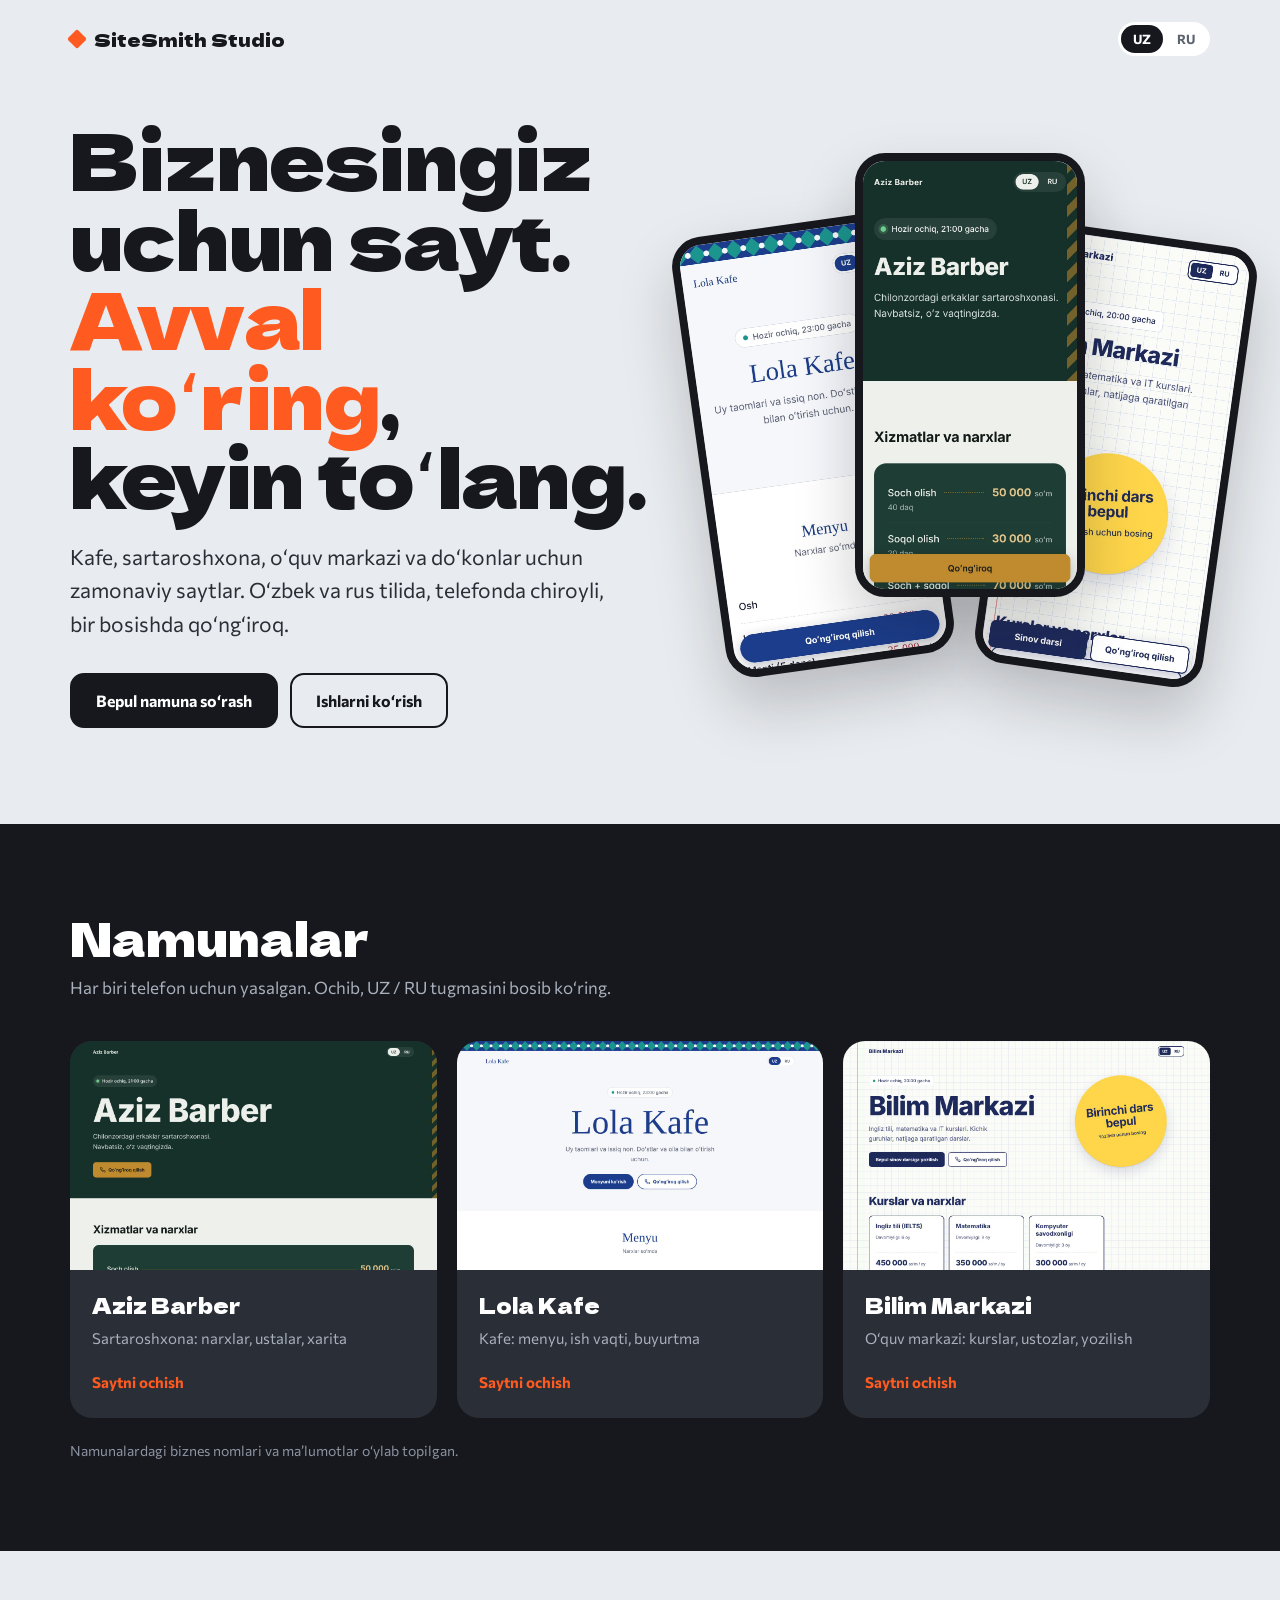
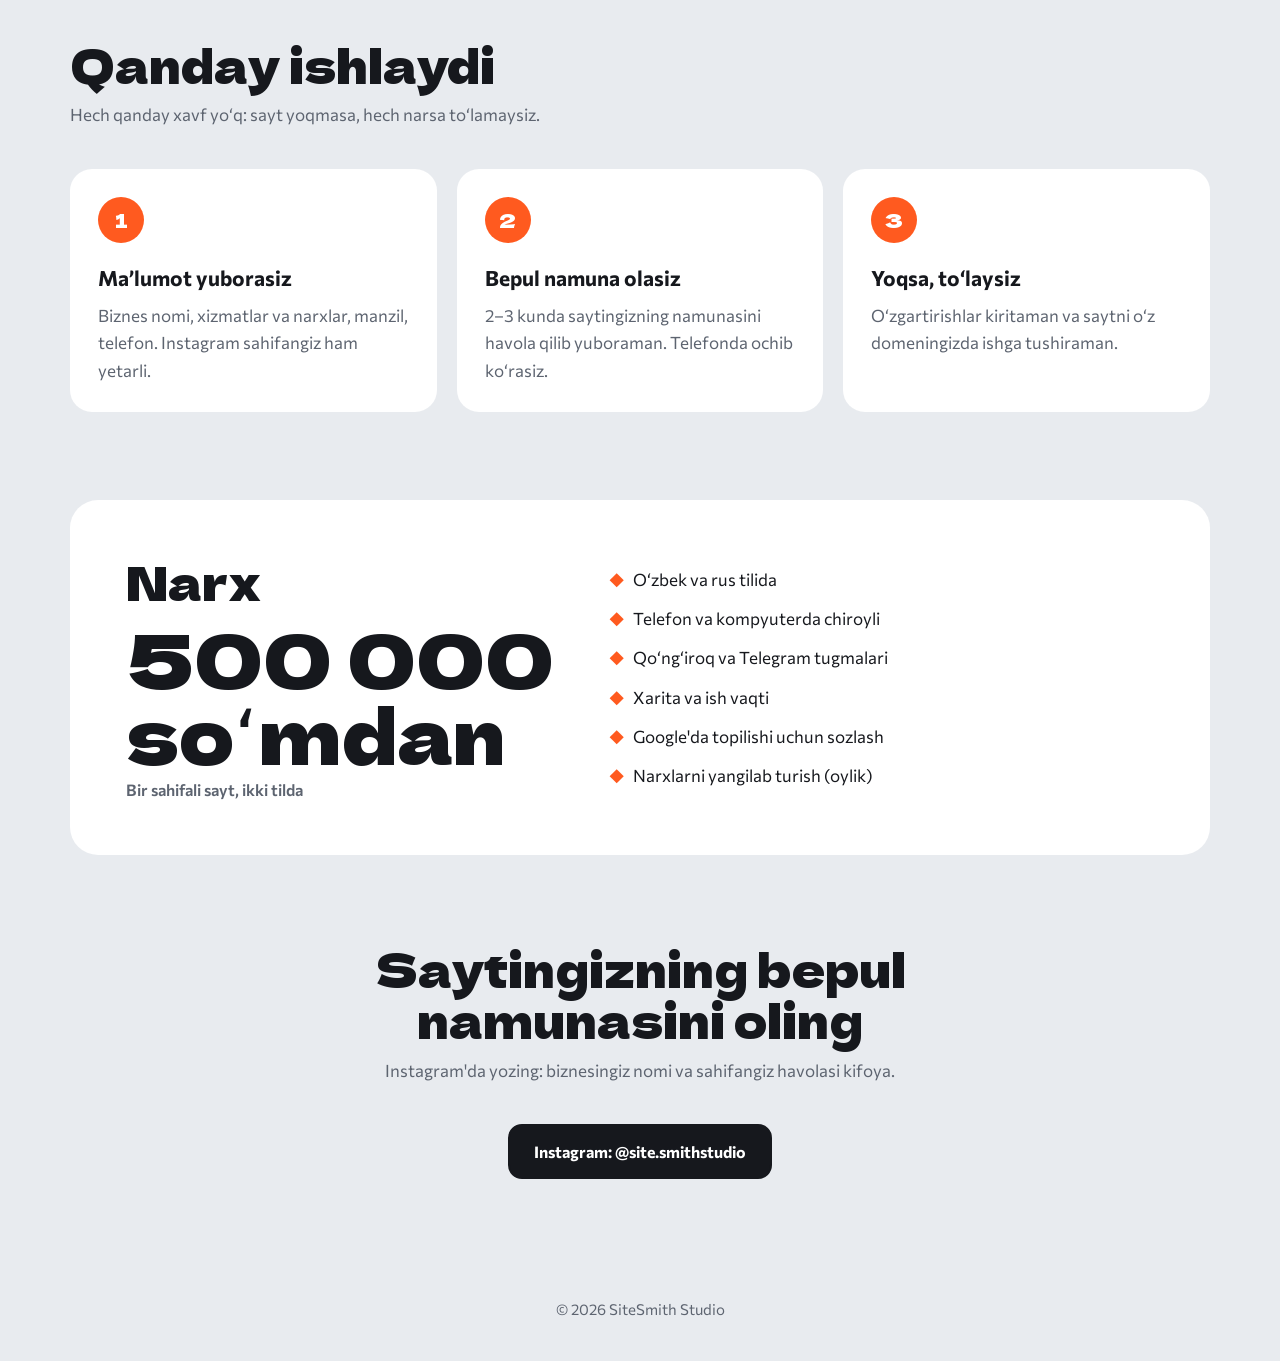
==== index.html @ 48a47a2d "Add files via upload" ====
<!DOCTYPE html>
<html lang="uz">
<head>
<meta charset="utf-8">
<meta name="viewport" content="width=device-width, initial-scale=1">
<title>SiteSmith Studio | Kichik biznes uchun saytlar</title>
<meta name="description" content="Kafe, sartaroshxona, oʻquv markazi va doʻkonlar uchun saytlar. Oʻzbek va rus tilida. Avval bepul namunani koʻrasiz, yoqsa toʻlaysiz.">
<meta property="og:title" content="SiteSmith Studio: kichik biznes uchun saytlar">
<meta property="og:image" content="img/barber-phone.jpg">
<link rel="preconnect" href="https://fonts.googleapis.com">
<link rel="preconnect" href="https://fonts.gstatic.com" crossorigin>
<link href="https://fonts.googleapis.com/css2?family=Dela+Gothic+One&family=Commissioner:wght@400;500;600;700&display=swap" rel="stylesheet">
<style>
  :root {
    --steel: #e8ebef;      /* the anvil */
    --steel-2: #d7dce3;
    --iron: #16181d;       /* the hammer */
    --iron-2: #2a2e36;
    --ember: #ff5a1f;      /* the spark */
    --muted: #5d6470;
    --white: #fff;
    --display: "Dela Gothic One", "Arial Black", system-ui, sans-serif;
    --body: "Commissioner", "Segoe UI", system-ui, sans-serif;
  }
  * { box-sizing: border-box; }
  [hidden] { display: none !important; }
  html { scroll-behavior: smooth; }
  @media (prefers-reduced-motion: reduce) { html { scroll-behavior: auto; } * { animation: none !important; transition: none !important; } }
  html, body { overflow-x: clip; }
  body { margin: 0; background: var(--steel); color: var(--iron); font: 17px/1.6 var(--body); }
  a { color: inherit; }
  img { display: block; max-width: 100%; }
  :focus-visible { outline: 3px solid var(--ember); outline-offset: 3px; border-radius: 4px; }
  .wrap { width: min(1140px, 100% - 40px); margin-inline: auto; }

  header .wrap { display: flex; justify-content: space-between; align-items: center; padding-block: 22px; }
  .logo { display: flex; align-items: center; gap: 10px; text-decoration: none; font: 18px var(--display); }
  .logo i { width: 14px; height: 14px; background: var(--ember); transform: rotate(45deg); border-radius: 2px; }
  .langs { display: flex; gap: 2px; background: var(--white); border-radius: 999px; padding: 3px; }
  .langs button { all: unset; cursor: pointer; font: 700 13px var(--body); padding: 6px 12px; border-radius: 999px; color: var(--muted); }
  .langs button[aria-pressed="true"] { background: var(--iron); color: var(--white); }

  .hero { padding: 40px 0 96px; display: grid; grid-template-columns: 1.05fr .95fr; gap: 40px; align-items: center; }
  h1 { font: clamp(40px, 6.2vw, 78px)/1.02 var(--display); margin: 0 0 24px; letter-spacing: -.01em; }
  h1 em { font-style: normal; color: var(--ember); }
  .lead { font-size: clamp(18px, 2vw, 21px); color: var(--iron-2); max-width: 40ch; margin: 0 0 32px; }
  .btn { display: inline-flex; align-items: center; gap: 10px; text-decoration: none; font: 700 16px var(--body);
         padding: 16px 24px; border-radius: 14px; border: 2px solid var(--iron); }
  .btn svg { width: 20px; height: 20px; }
  .btn.hot { background: var(--iron); color: var(--white); }
  .btn.hot:hover { background: var(--ember); border-color: var(--ember); }
  .btn.plain:hover { background: var(--white); }
  .actions { display: flex; flex-wrap: wrap; gap: 12px; }
  .fan { position: relative; height: 540px; }
  .fan img { position: absolute; width: 230px; height: auto; border-radius: 30px; border: 8px solid var(--iron);
             box-shadow: 0 30px 60px rgba(22,24,29,.22); background: var(--iron); }
  .fan img:nth-child(1) { left: 2%; top: 70px; transform: rotate(-8deg); }
  .fan img:nth-child(2) { left: 32%; top: 0; z-index: 2; animation: lift 1s cubic-bezier(.2,.8,.2,1) .2s both; }
  .fan img:nth-child(3) { left: 60%; top: 80px; transform: rotate(8deg); }
  @keyframes lift { from { transform: translateY(40px); opacity: 0; } to { transform: none; opacity: 1; } }

  section.block { padding: 88px 0; }
  h2 { font: clamp(30px, 4vw, 46px)/1.1 var(--display); margin: 0 0 12px; }
  .sub { color: var(--muted); margin: 0 0 40px; max-width: 54ch; }

  .work { background: var(--iron); color: var(--white); }
  .work .sub { color: #a9b0bc; }
  .cards { display: grid; grid-template-columns: repeat(3, 1fr); gap: 20px; }
  .card { background: var(--iron-2); border-radius: 22px; overflow: hidden; display: flex; flex-direction: column; text-decoration: none; }
  .card .shot { aspect-ratio: 16 / 10; overflow: hidden; }
  .card .shot img { width: 100%; height: 100%; object-fit: cover; object-position: top; transition: transform .6s ease; }
  .card:hover .shot img { transform: scale(1.04); }
  .card .text { padding: 20px 22px 24px; display: flex; flex-direction: column; gap: 6px; flex: 1; }
  .card b { font: 21px var(--display); font-weight: 400; }
  .card span { color: #a9b0bc; font-size: 15px; }
  .card .go { margin-top: auto; padding-top: 14px; color: var(--ember); font-weight: 700; }
  .note { color: #8d95a3; font-size: 14px; margin: 22px 0 0; }

  .steps { display: grid; grid-template-columns: repeat(3, 1fr); gap: 20px; counter-reset: s; }
  .step { background: var(--white); border-radius: 22px; padding: 28px; }
  .step::before { counter-increment: s; content: counter(s); display: grid; place-items: center; width: 46px; height: 46px;
                  border-radius: 50%; background: var(--ember); color: var(--white); font: 20px var(--display); margin-bottom: 18px; }
  .step h3 { margin: 0 0 8px; font-size: 21px; }
  .step p { margin: 0; color: var(--muted); }

  .price { display: grid; grid-template-columns: .9fr 1.1fr; gap: 40px; align-items: center; background: var(--white);
           border-radius: 28px; padding: clamp(28px, 5vw, 56px); }
  .amount { font: clamp(44px, 7vw, 76px)/1 var(--display); }
  .amount small { display: block; font: 600 16px var(--body); color: var(--muted); margin-top: 10px; }
  .incl { list-style: none; margin: 0; padding: 0; display: grid; gap: 12px; }
  .incl li { display: flex; gap: 12px; align-items: baseline; }
  .incl li::before { content: ""; flex: none; width: 10px; height: 10px; background: var(--ember); transform: rotate(45deg) translateY(-1px); }

  .contact { text-align: center; }
  .contact h2 { max-width: 18ch; margin-inline: auto; }
  .contact .actions { justify-content: center; }
  footer { padding: 30px 0 40px; color: var(--muted); font-size: 15px; text-align: center; }

  @media (max-width: 900px) {
    .hero, .price { grid-template-columns: 1fr; }
    .fan { height: 380px; max-width: 420px; width: 100%; margin: 0 auto; }
    .fan img { width: 42%; border-width: 6px; border-radius: 22px; }
    .fan img:nth-child(1) { left: 1%; top: 50px; }
    .fan img:nth-child(2) { left: 29%; }
    .fan img:nth-child(3) { left: 56%; top: 56px; }
    .cards, .steps { grid-template-columns: 1fr; }
  }
</style>
</head>
<body>
<header>
  <div class="wrap">
    <a class="logo" href="#"><i></i>SiteSmith Studio</a>
    <div class="langs" role="group" aria-label="Til / Язык">
      <button type="button" data-lang="uz">UZ</button><button type="button" data-lang="ru">RU</button>
    </div>
  </div>
</header>

<main>
  <section class="wrap hero">
    <div>
      <h1 data-h="h1"></h1>
      <p class="lead" data-t="lead"></p>
      <div class="actions">
        <a class="btn hot" href="https://instagram.com/site.smithstudio" target="_blank" rel="noopener"><span data-t="cta"></span></a>
        <a class="btn plain" href="#work" data-t="see"></a>
      </div>
    </div>
    <div class="fan" aria-hidden="true">
      <img src="img/cafe-phone.jpg" alt="" width="780" height="1560">
      <img src="img/barber-phone.jpg" alt="" width="780" height="1560">
      <img src="img/school-phone.jpg" alt="" width="780" height="1560">
    </div>
  </section>

  <section class="block work" id="work" aria-labelledby="h-work">
    <div class="wrap">
      <h2 id="h-work" data-t="work"></h2>
      <p class="sub" data-t="work_sub"></p>
      <div class="cards">
        <a class="card" href="demo/barber/"><div class="shot"><img src="img/barber-desktop.jpg" alt="" loading="lazy"></div>
          <div class="text"><b>Aziz Barber</b><span data-t="barber"></span><span class="go" data-t="open"></span></div></a>
        <a class="card" href="demo/cafe/"><div class="shot"><img src="img/cafe-desktop.jpg" alt="" loading="lazy"></div>
          <div class="text"><b>Lola Kafe</b><span data-t="cafe"></span><span class="go" data-t="open"></span></div></a>
        <a class="card" href="demo/school/"><div class="shot"><img src="img/school-desktop.jpg" alt="" loading="lazy"></div>
          <div class="text"><b>Bilim Markazi</b><span data-t="school"></span><span class="go" data-t="open"></span></div></a>
      </div>
      <p class="note" data-t="note"></p>
    </div>
  </section>

  <section class="block" aria-labelledby="h-how">
    <div class="wrap">
      <h2 id="h-how" data-t="how"></h2>
      <p class="sub" data-t="how_sub"></p>
      <div class="steps">
        <div class="step"><h3 data-t="s1"></h3><p data-t="s1p"></p></div>
        <div class="step"><h3 data-t="s2"></h3><p data-t="s2p"></p></div>
        <div class="step"><h3 data-t="s3"></h3><p data-t="s3p"></p></div>
      </div>
    </div>
  </section>

  <section class="wrap" aria-labelledby="h-price">
    <div class="price">
      <div>
        <h2 id="h-price" data-t="price"></h2>
        <div class="amount"><span data-t="from"></span><small data-t="from_sub"></small></div>
      </div>
      <ul class="incl" id="incl"></ul>
    </div>
  </section>

  <section class="block contact" aria-labelledby="h-contact">
    <div class="wrap">
      <h2 id="h-contact" data-t="contact"></h2>
      <p class="sub" style="margin-inline:auto" data-t="contact_sub"></p>
      <div class="actions">
        <a class="btn hot" href="https://instagram.com/site.smithstudio" target="_blank" rel="noopener">Instagram: @site.smithstudio</a>
      </div>
    </div>
  </section>
</main>
<footer>© <span id="year"></span> SiteSmith Studio</footer>

<script>
(() => {
  const T = {
    uz: {
      h1: "Biznesingiz uchun sayt. <em>Avval koʻring</em>, keyin toʻlang.",
      lead: "Kafe, sartaroshxona, oʻquv markazi va doʻkonlar uchun zamonaviy saytlar. Oʻzbek va rus tilida, telefonda chiroyli, bir bosishda qoʻngʻiroq.",
      cta: "Bepul namuna soʻrash", see: "Ishlarni koʻrish",
      work: "Namunalar", work_sub: "Har biri telefon uchun yasalgan. Ochib, UZ / RU tugmasini bosib koʻring.",
      barber: "Sartaroshxona: narxlar, ustalar, xarita", cafe: "Kafe: menyu, ish vaqti, buyurtma", school: "Oʻquv markazi: kurslar, ustozlar, yozilish",
      open: "Saytni ochish", note: "Namunalardagi biznes nomlari va maʼlumotlar oʻylab topilgan.",
      how: "Qanday ishlaydi", how_sub: "Hech qanday xavf yoʻq: sayt yoqmasa, hech narsa toʻlamaysiz.",
      s1: "Maʼlumot yuborasiz", s1p: "Biznes nomi, xizmatlar va narxlar, manzil, telefon. Instagram sahifangiz ham yetarli.",
      s2: "Bepul namuna olasiz", s2p: "2–3 kunda saytingizning namunasini havola qilib yuboraman. Telefonda ochib koʻrasiz.",
      s3: "Yoqsa, toʻlaysiz", s3p: "Oʻzgartirishlar kiritaman va saytni oʻz domeningizda ishga tushiraman.",
      price: "Narx", from: "500 000 soʻmdan", from_sub: "Bir sahifali sayt, ikki tilda",
      incl: ["Oʻzbek va rus tilida", "Telefon va kompyuterda chiroyli", "Qoʻngʻiroq va Telegram tugmalari", "Xarita va ish vaqti", "Google'da topilishi uchun sozlash", "Narxlarni yangilab turish (oylik)"],
      contact: "Saytingizning bepul namunasini oling", contact_sub: "Instagram'da yozing: biznesingiz nomi va sahifangiz havolasi kifoya."
    },
    ru: {
      h1: "Сайт для вашего бизнеса. <em>Сначала посмотрите</em>, потом платите.",
      lead: "Современные сайты для кафе, барбершопов, учебных центров и магазинов. На узбекском и русском, красиво на телефоне, звонок в одно касание.",
      cta: "Получить бесплатный пример", see: "Смотреть работы",
      work: "Примеры", work_sub: "Каждый сделан для телефона. Откройте и нажмите UZ / RU.",
      barber: "Барбершоп: цены, мастера, карта", cafe: "Кафе: меню, часы работы, заказ", school: "Учебный центр: курсы, преподаватели, запись",
      open: "Открыть сайт", note: "Названия и данные в примерах вымышлены.",
      how: "Как это работает", how_sub: "Никакого риска: если сайт не понравится, вы ничего не платите.",
      s1: "Присылаете данные", s1p: "Название, услуги и цены, адрес, телефон. Можно просто ссылку на Instagram.",
      s2: "Получаете бесплатный пример", s2p: "За 2–3 дня присылаю ссылку на пример вашего сайта. Открываете на телефоне.",
      s3: "Понравилось — платите", s3p: "Вношу правки и запускаю сайт на вашем домене.",
      price: "Цена", from: "от 500 000 сум", from_sub: "Одностраничный сайт на двух языках",
      incl: ["На узбекском и русском", "Красиво на телефоне и компьютере", "Кнопки звонка и Telegram", "Карта и часы работы", "Настройка для поиска в Google", "Обновление цен (ежемесячно)"],
      contact: "Получите бесплатный пример своего сайта", contact_sub: "Напишите в Instagram: название бизнеса и ссылка на вашу страницу."
    }
  };
  function render(lang) {
    const L = T[lang];
    document.documentElement.lang = lang;
    document.querySelectorAll("[data-t]").forEach((e) => e.textContent = L[e.dataset.t]);
    document.querySelectorAll("[data-h]").forEach((e) => e.innerHTML = L[e.dataset.h]);
    document.querySelectorAll(".langs button").forEach((b) => b.setAttribute("aria-pressed", String(b.dataset.lang === lang)));
    document.getElementById("incl").replaceChildren(...L.incl.map((t) => { const li = document.createElement("li"); li.textContent = t; return li; }));
    try { localStorage.setItem("lang", lang); } catch (e) {}
  }
  document.querySelectorAll(".langs button").forEach((b) => b.addEventListener("click", () => render(b.dataset.lang)));
  document.getElementById("year").textContent = new Date().getFullYear();
  let lang = "uz"; try { lang = localStorage.getItem("lang") || "uz"; } catch (e) {}
  render(T[lang] ? lang : "uz");
})();
</script>
</body>
</html>
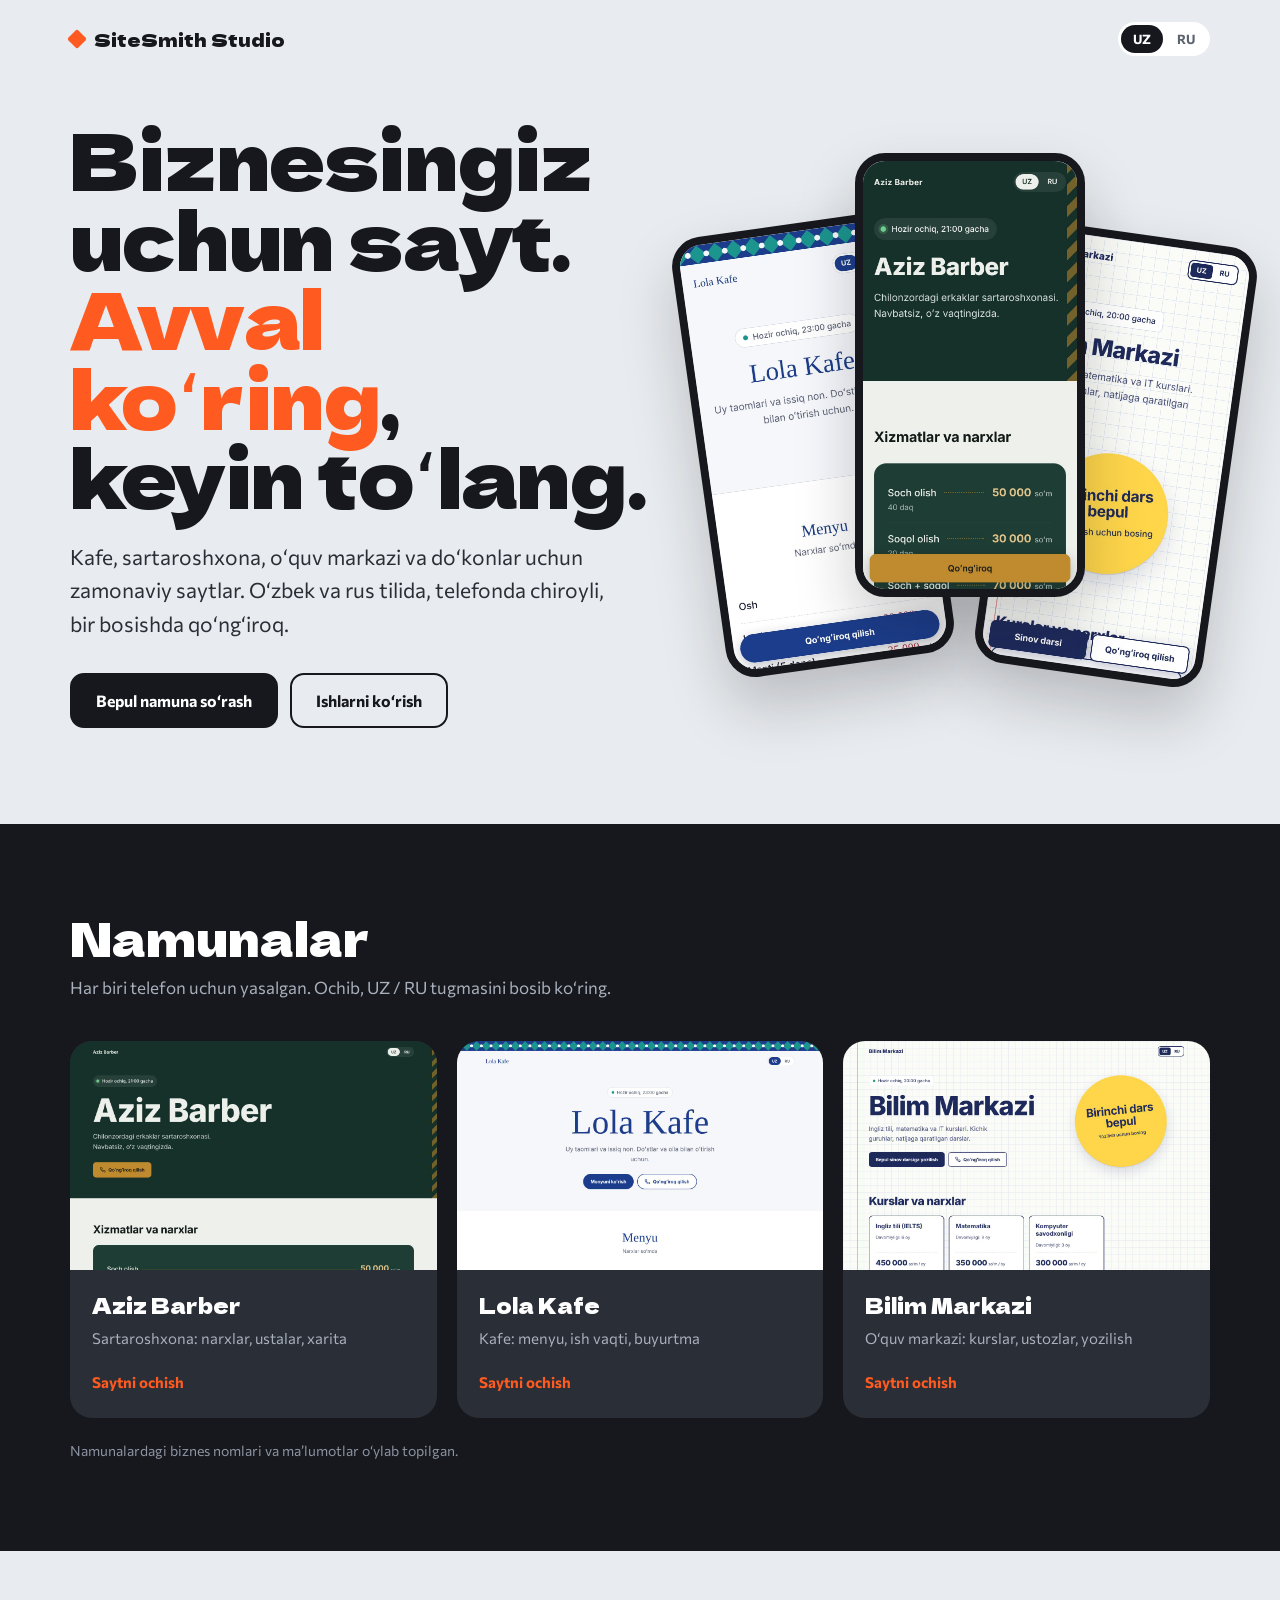
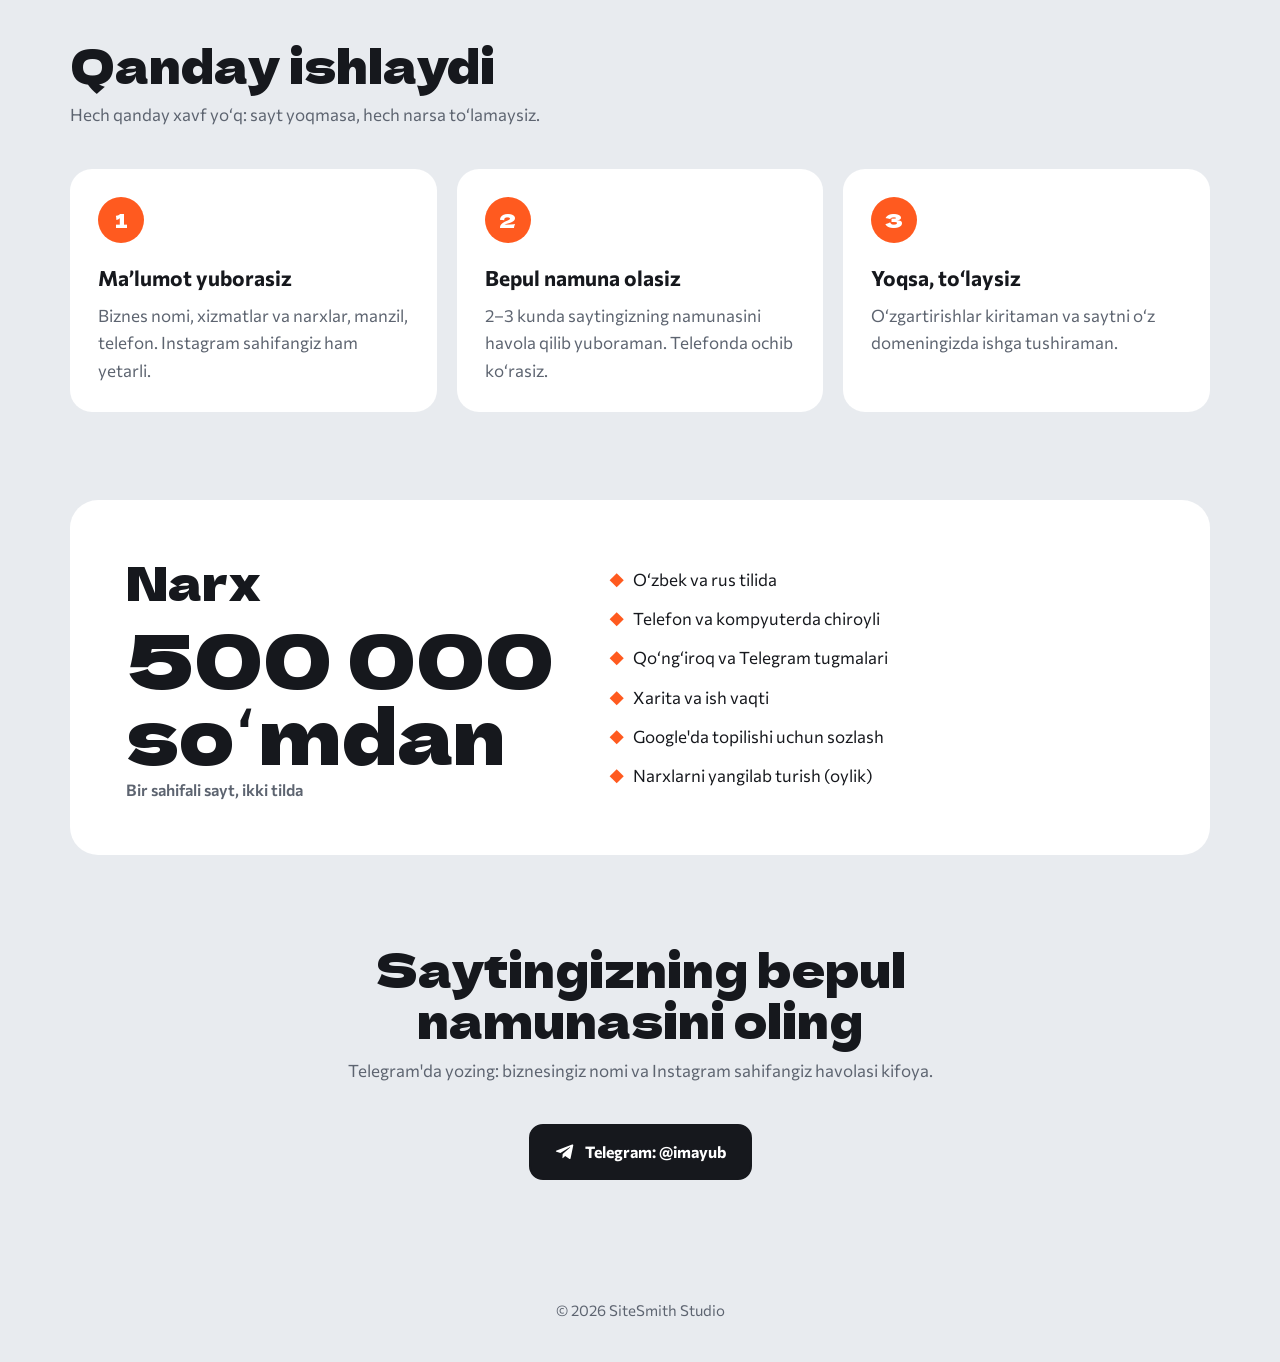
==== commit 8f8e9f4d: "Add files via upload" ====
--- a/index.html
+++ b/index.html
@@ -123,7 +123,7 @@
       <h1 data-h="h1"></h1>
       <p class="lead" data-t="lead"></p>
       <div class="actions">
-        <a class="btn hot" href="https://instagram.com/site.smithstudio" target="_blank" rel="noopener"><span data-t="cta"></span></a>
+        <a class="btn hot" href="https://t.me/imayub" target="_blank" rel="noopener"><span data-t="cta"></span></a>
         <a class="btn plain" href="#work" data-t="see"></a>
       </div>
     </div>
@@ -177,7 +177,7 @@
       <h2 id="h-contact" data-t="contact"></h2>
       <p class="sub" style="margin-inline:auto" data-t="contact_sub"></p>
       <div class="actions">
-        <a class="btn hot" href="https://instagram.com/site.smithstudio" target="_blank" rel="noopener">Instagram: @site.smithstudio</a>
+        <a class="btn hot" href="https://t.me/imayub" target="_blank" rel="noopener"><svg viewBox="0 0 24 24" fill="currentColor" aria-hidden="true"><path d="M21.9 4.3 18.7 19.4c-.2 1-.9 1.3-1.7.8l-4.8-3.5-2.3 2.2c-.3.3-.5.5-1 .5l.3-4.9 8.9-8c.4-.3-.1-.5-.6-.2L6.5 13.2 1.8 11.7c-1-.3-1-1 .2-1.5l18.5-7.1c.9-.3 1.6.2 1.4 1.2z"/></svg>Telegram: @imayub</a>
       </div>
     </div>
   </section>
@@ -200,7 +200,7 @@
       s3: "Yoqsa, toʻlaysiz", s3p: "Oʻzgartirishlar kiritaman va saytni oʻz domeningizda ishga tushiraman.",
       price: "Narx", from: "500 000 soʻmdan", from_sub: "Bir sahifali sayt, ikki tilda",
       incl: ["Oʻzbek va rus tilida", "Telefon va kompyuterda chiroyli", "Qoʻngʻiroq va Telegram tugmalari", "Xarita va ish vaqti", "Google'da topilishi uchun sozlash", "Narxlarni yangilab turish (oylik)"],
-      contact: "Saytingizning bepul namunasini oling", contact_sub: "Instagram'da yozing: biznesingiz nomi va sahifangiz havolasi kifoya."
+      contact: "Saytingizning bepul namunasini oling", contact_sub: "Telegram'da yozing: biznesingiz nomi va Instagram sahifangiz havolasi kifoya."
     },
     ru: {
       h1: "Сайт для вашего бизнеса. <em>Сначала посмотрите</em>, потом платите.",
@@ -215,7 +215,7 @@
       s3: "Понравилось — платите", s3p: "Вношу правки и запускаю сайт на вашем домене.",
       price: "Цена", from: "от 500 000 сум", from_sub: "Одностраничный сайт на двух языках",
       incl: ["На узбекском и русском", "Красиво на телефоне и компьютере", "Кнопки звонка и Telegram", "Карта и часы работы", "Настройка для поиска в Google", "Обновление цен (ежемесячно)"],
-      contact: "Получите бесплатный пример своего сайта", contact_sub: "Напишите в Instagram: название бизнеса и ссылка на вашу страницу."
+      contact: "Получите бесплатный пример своего сайта", contact_sub: "Напишите в Telegram: название бизнеса и ссылка на вашу страницу в Instagram."
     }
   };
   function render(lang) {
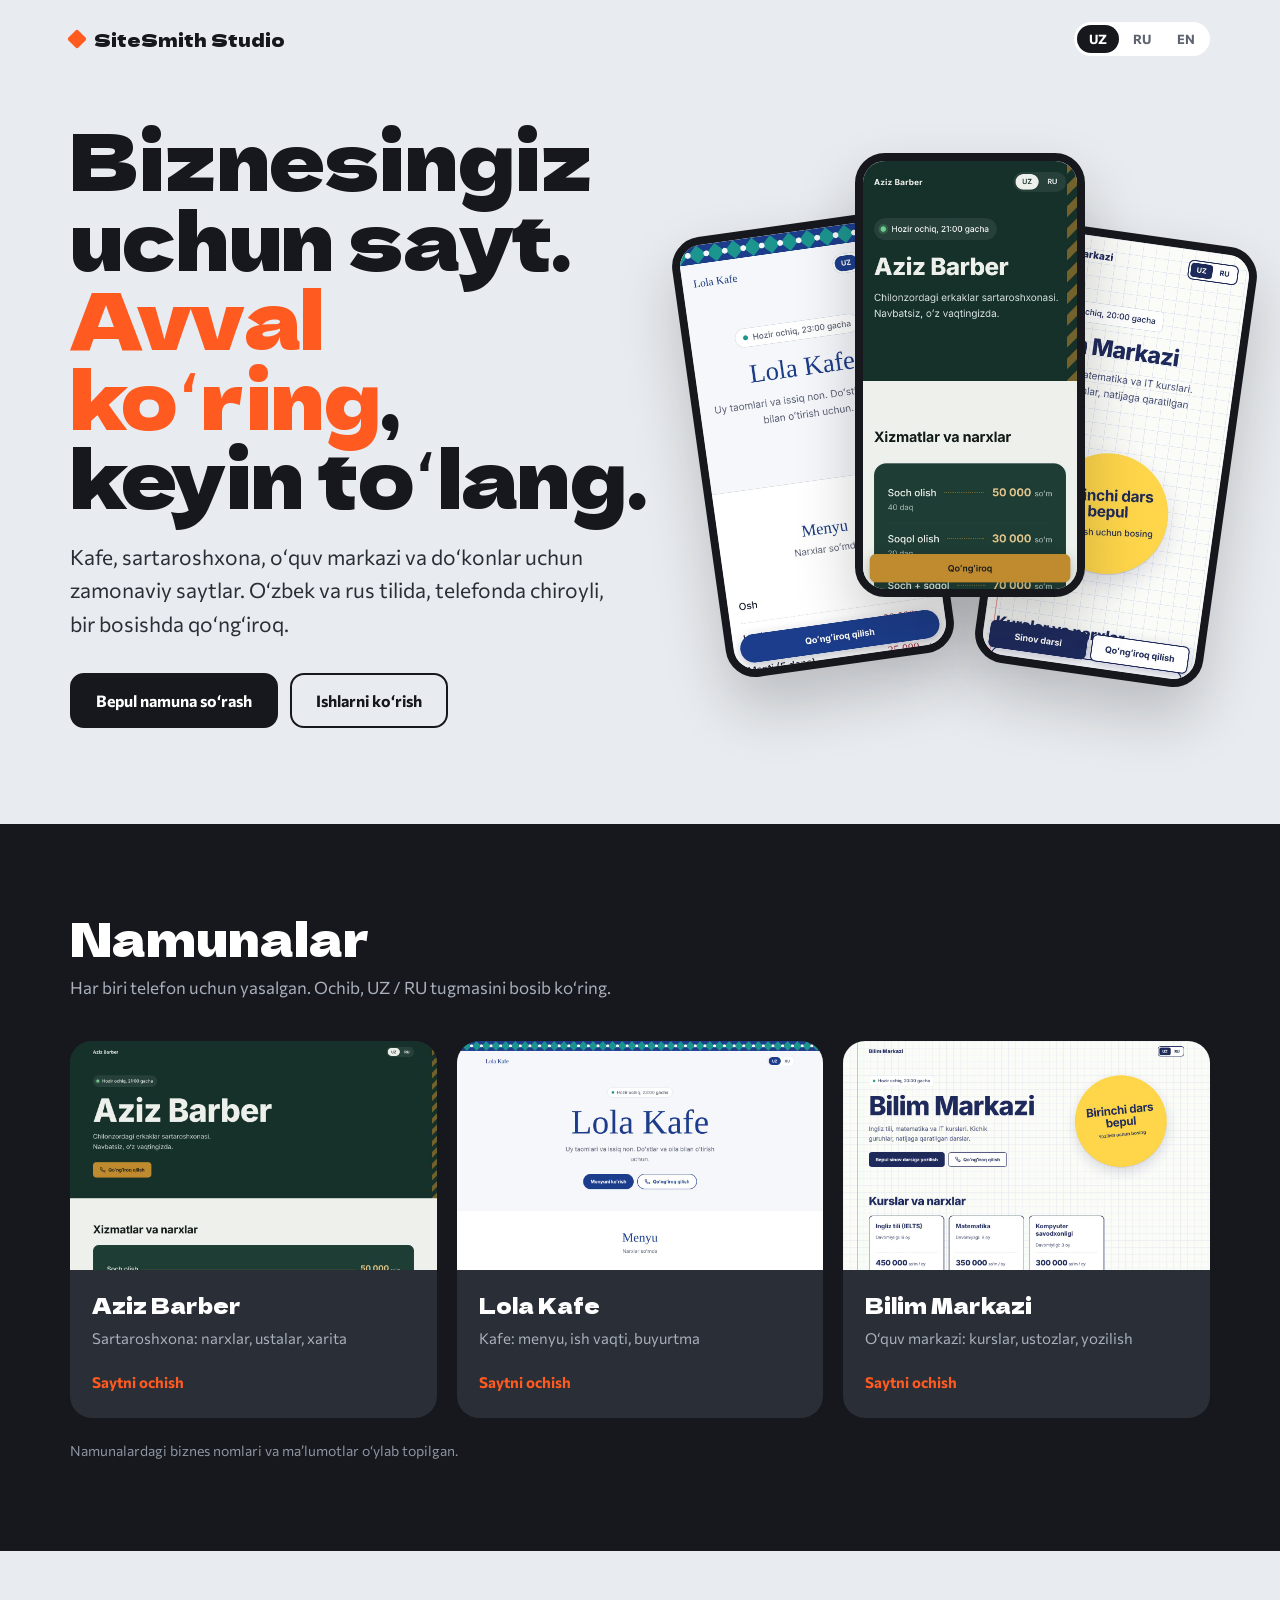
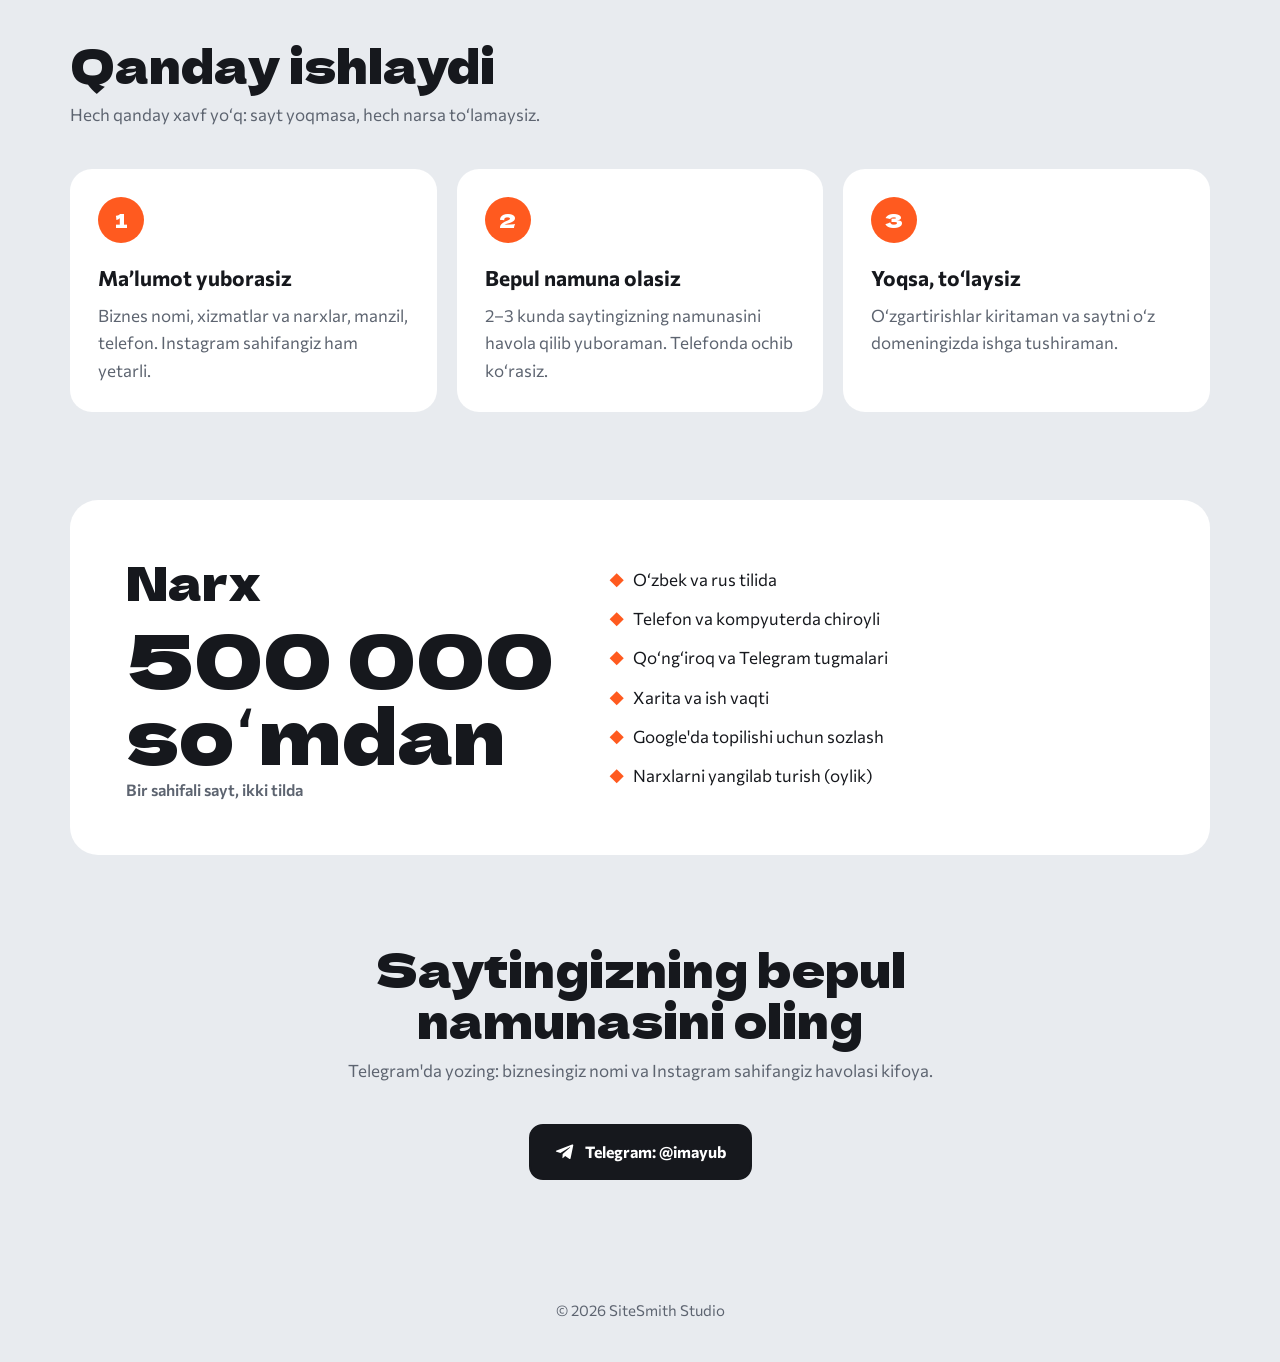
==== commit d5ff52b8: "Add files via upload" ====
--- a/index.html
+++ b/index.html
@@ -112,7 +112,7 @@
   <div class="wrap">
     <a class="logo" href="#"><i></i>SiteSmith Studio</a>
     <div class="langs" role="group" aria-label="Til / Язык">
-      <button type="button" data-lang="uz">UZ</button><button type="button" data-lang="ru">RU</button>
+      <button type="button" data-lang="uz">UZ</button><button type="button" data-lang="ru">RU</button><a href="en/" lang="en" style="font:700 13px var(--body);padding:6px 12px;border-radius:999px;color:var(--muted);text-decoration:none">EN</a>
     </div>
   </div>
 </header>
